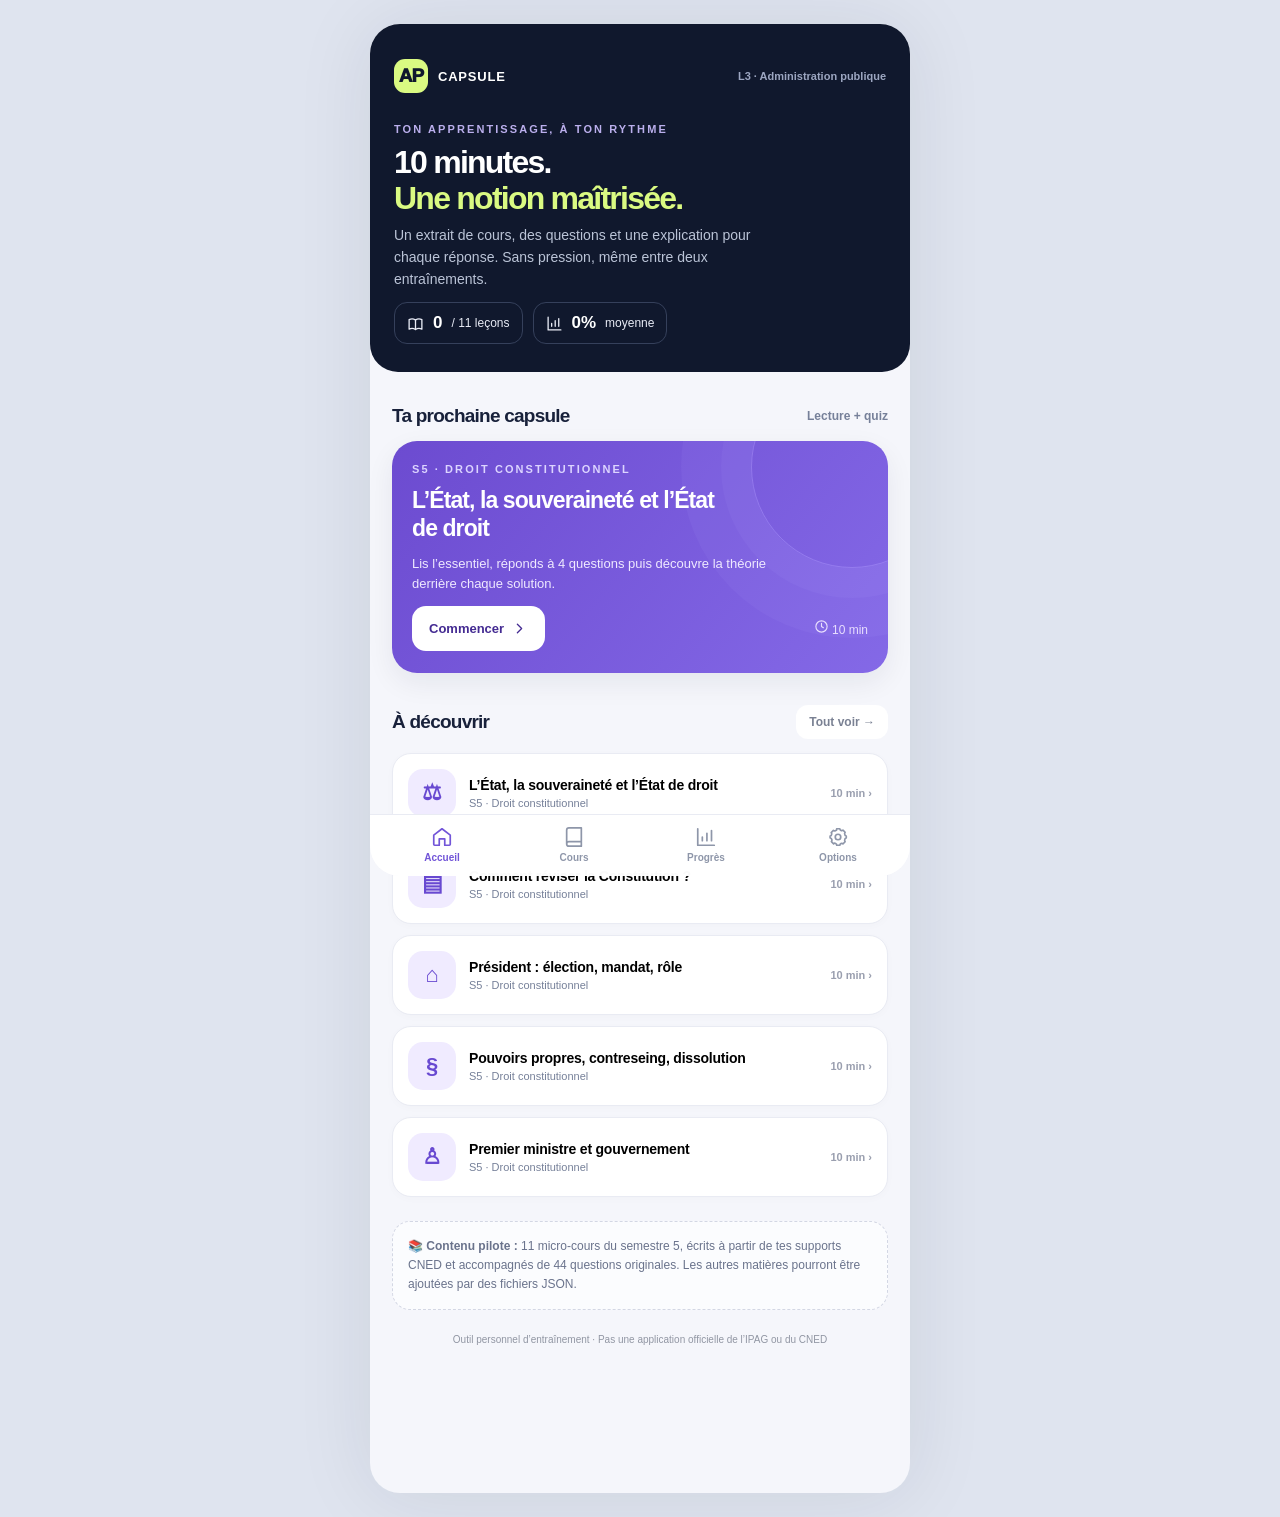
==== index.html @ c4165a84 "Add files via upload" ====
<!doctype html>
<html lang="fr">
<head>
  <meta charset="utf-8">
  <meta name="viewport" content="width=device-width,initial-scale=1,viewport-fit=cover">
  <meta name="theme-color" content="#10182d">
  <meta name="apple-mobile-web-app-capable" content="yes">
  <meta name="apple-mobile-web-app-status-bar-style" content="black-translucent">
  <meta name="apple-mobile-web-app-title" content="Capsule AP">
  <meta name="description" content="Révisions L3 Administration publique : micro-cours, QCM, explications et progression.">
  <link rel="apple-touch-icon" href="icon-192.png">
  <link rel="icon" type="image/png" href="icon-192.png">
  <link rel="manifest" href="manifest.webmanifest">
  <link rel="stylesheet" href="style.css">
  <title>Capsule AP — Ma L3 en poche</title>
</head>
<body>
  <div class="app-shell">
    <div id="app" aria-live="polite"></div>
    <nav id="bottom-nav" class="bottom-nav" aria-label="Navigation principale"></nav>
  </div>
  <script src="lessons.js"></script>
  <script src="app.js"></script>
</body>
</html>
---- style.css ----
:root{color-scheme:light;--navy:#10182d;--ink:#18213a;--muted:#768099;--lime:#dafa82;--purple:#7958e8;--bg:#f5f6fb;--white:#fff;--stroke:#e7e9f1;--good:#067950;--goodbg:#e7f8ef;--bad:#ae394a;--badbg:#fff0f1;--radius:22px;--shadow:0 10px 28px rgba(18,26,53,.07);font-family:-apple-system,BlinkMacSystemFont,"Segoe UI",Inter,Arial,sans-serif}
*{box-sizing:border-box}body{margin:0;background:#dfe4ef;color:var(--ink);-webkit-font-smoothing:antialiased}button,input,textarea{font:inherit}button{cursor:pointer}button:disabled{cursor:not-allowed;opacity:.45}button:focus-visible,a:focus-visible,input:focus-visible,textarea:focus-visible{outline:3px solid #7958e8;outline-offset:3px}.app-shell{max-width:540px;margin:0 auto;min-height:100svh;background:var(--bg);position:relative;box-shadow:0 2px 80px rgba(21,28,48,.09)}#app{min-height:100svh;padding-bottom:110px}.top{background:var(--navy);padding:calc(28px + env(safe-area-inset-top)) 24px 28px;color:#fff;border-radius:0 0 28px 28px}.brand{display:flex;align-items:center;gap:10px;letter-spacing:.06em;font-size:13px;font-weight:850}.brand-mark{background:var(--lime);color:var(--navy);height:34px;width:34px;display:grid;place-items:center;border-radius:11px;font-size:19px;font-weight:950;letter-spacing:-1px}.brand-light{color:#9ca6c1;font-weight:600;letter-spacing:0;margin-left:auto;font-size:11px}.hero{padding-top:30px;display:grid;gap:9px}.eyebrow{font-size:11px;text-transform:uppercase;letter-spacing:.19em;font-weight:900;color:#bbafed}.hero h1{font-size:32px;line-height:1.13;letter-spacing:-.055em;font-weight:830;margin:0;max-width:420px}.hero p{font-size:14px;line-height:1.55;color:#bbc4d7;margin:0;max-width:390px}.hero h1 em{font-style:normal;color:var(--lime)}.hero-stats{display:flex;gap:10px;align-items:stretch;padding-top:12px}.stat-pill{display:flex;align-items:center;gap:9px;color:#e9ecf6;font-size:12px;border:1px solid #35405b;padding:10px 12px;border-radius:13px}.stat-pill strong{font-size:17px;color:#fff}.content{padding:25px 22px}.section-heading{display:flex;align-items:center;justify-content:space-between;gap:12px;margin:8px 0 14px}.section-heading h2{margin:0;font-size:19px;letter-spacing:-.04em}.subtle{font-size:12px;color:var(--muted)}.section-heading .subtle{font-weight:700}.feature{color:#fff;background:linear-gradient(130deg,#6c4bd0,#8469e7);border-radius:25px;padding:22px 20px;display:grid;gap:12px;position:relative;overflow:hidden;box-shadow:var(--shadow)}.feature:before{content:"";position:absolute;right:-65px;top:-75px;width:200px;height:200px;border:1px solid #b4a2fe67;border-radius:50%;box-shadow:0 0 0 30px #b4a2fe12,0 0 0 70px #b4a2fe12}.feature>*{position:relative}.feature .eyebrow{color:#dcd4ff}.feature h3{font-size:23px;line-height:1.18;letter-spacing:-.04em;margin:0;max-width:310px}.feature p{font-size:13px;color:#efe9ff;line-height:1.55;max-width:370px;margin:0}.feature-actions{display:flex;align-items:center;gap:12px;justify-content:space-between}.feature-duration{color:#e8defe;font-size:12px}.btn{border:0;border-radius:14px;padding:14px 17px;font-weight:800;font-size:13px;display:inline-flex;align-items:center;gap:7px;justify-content:center;transition:transform .14s}.btn:active{transform:scale(.97)}.btn-white{background:var(--white);color:#442b92}.btn-dark{background:var(--navy);color:white}.btn-outline{background:white;color:var(--ink);border:1px solid #dedfec}.btn-lime{background:var(--lime);color:var(--navy)}.btn-block{display:flex;width:100%;padding:17px}.spacing{height:24px}.tiny{font-size:11px;color:var(--muted)}.list{display:grid;gap:11px}.lesson-row{display:flex;align-items:center;gap:13px;width:100%;border:1px solid #e9ebf3;background:#fff;padding:15px;border-radius:19px;text-align:left;box-shadow:0 2px 9px #18213a05}.course-icon{width:48px;height:48px;flex-shrink:0;background:#f0ebff;border-radius:15px;display:grid;place-items:center;color:#6849d1;font-weight:900;font-size:22px}.course-icon.blue{background:#eaf1ff;color:#436db3}.course-icon.green{background:#e6f7ed;color:#188062}.row-main{min-width:0;flex:1;display:grid;gap:4px}.row-main h3{font-size:14px;letter-spacing:-.015em;margin:0;font-weight:800}.row-main p{font-size:11px;color:var(--muted);margin:0;overflow:hidden;text-overflow:ellipsis;white-space:nowrap}.row-status{font-size:11px;font-weight:850;color:#9a9faf;white-space:nowrap}.row-status.done{color:var(--good)}.chips{display:flex;gap:7px;flex-wrap:wrap}.chip{padding:7px 11px;background:#f0f1f7;color:#576079;border-radius:999px;font-size:11px;font-weight:750}.chip.active{background:#e6dcff;color:#583bb6}.muted-card{border:1px dashed #d3d7e4;padding:15px;border-radius:18px;color:#6a738c;background:#ffffff9a;font-size:12px;line-height:1.6}.bottom-nav{display:flex;align-items:center;justify-content:space-around;position:fixed;bottom:0;z-index:50;width:100%;max-width:540px;background:rgba(255,255,255,.95);backdrop-filter:blur(18px);border-top:1px solid #e9ebf3;padding:10px 6px calc(12px + env(safe-area-inset-bottom))}.nav-item{background:transparent;border:0;display:grid;justify-items:center;gap:4px;color:#8e96a9;min-width:68px;font-size:10px;font-weight:800}.nav-item svg{width:22px;height:22px}.nav-item.active{color:#7255d8}.inside-top{background:var(--navy);color:white;padding:calc(24px + env(safe-area-inset-top)) 23px 29px;border-radius:0 0 26px 26px}.back{border:0;color:#d8def1;background:none;padding:0;display:flex;align-items:center;gap:8px;font-size:13px;font-weight:750}.inside-top h1{font-size:29px;letter-spacing:-.05em;line-height:1.12;margin:20px 0 9px}.inside-top .meta{display:flex;gap:7px;align-items:center;font-size:12px;color:#b9c1d5}.crumb{border-radius:8px;border:1px solid #44506b;padding:5px 7px;color:#dcdeed;font-size:11px}.reading-timer{display:flex;justify-content:space-between;align-items:center;gap:10px;margin-bottom:17px;border:1px solid #e6e7ee;background:white;border-radius:15px;padding:13px 15px}.timer{font-variant-numeric:tabular-nums;font-size:14px;font-weight:850;color:#7555d9}.reading-timer p{font-size:11px;margin:4px 0 0;color:var(--muted)}.reader h2{font-size:18px;letter-spacing:-.03em;margin:25px 0 10px}.reader p{font-size:15px;line-height:1.78;color:#37415a;margin:0 0 12px}.reader-section{background:#fff;border-radius:19px;padding:2px 19px 18px;margin-bottom:13px;border:1px solid #edeef3}.reader-section h2{font-size:16px}.reader-section .example{background:#f3f0ff;border-left:3px solid #9679e7;padding:13px 14px;border-radius:0 10px 10px 0;color:#554686;font-size:13px;line-height:1.65;margin-top:12px}.source{border:1px solid #e4e7f0;border-radius:17px;padding:15px;background:#fff;margin:13px 0;font-size:11px;line-height:1.5;color:#6d7487}.source b{display:block;color:var(--ink);margin-bottom:3px}.focus-card{background:#e9f6cf;border:1px solid #deeeae;padding:16px;border-radius:18px;margin:14px 0 18px}.focus-card h3{font-size:14px;margin:0 0 8px}.focus-card ul{margin:0;padding-left:18px;font-size:13px;line-height:1.8}.quiztop{display:flex;gap:10px;align-items:center;justify-content:space-between;margin-bottom:15px;font-size:12px;font-weight:850;color:#626b81}.progress-bar{height:7px;background:#e6e8f0;border-radius:20px;overflow:hidden;margin-bottom:24px}.progress-bar>span{display:block;background:#8262e0;height:100%;border-radius:20px;transition:width .25s}.question{font-size:22px;line-height:1.3;letter-spacing:-.045em;margin:0 0 12px}.hint{font-size:12px;color:#8991a4;margin:0 0 19px}.options{display:grid;gap:10px;margin-bottom:15px}.option{display:flex;gap:11px;align-items:flex-start;padding:14px 15px;border:1.5px solid #e4e6ef;border-radius:16px;background:white;text-align:left;min-height:58px;color:#343c53;font-size:14px;line-height:1.5;width:100%}.option.selected{border-color:#8a6ee6;background:#f5f0ff}.option.correct{border-color:#51b894;background:#eaf9f0}.option.wrong{border-color:#e9a7aa;background:#fff0f1}.bubble{border:1.5px solid #ccd1df;border-radius:6px;width:20px;height:20px;flex:0 0 20px;display:grid;place-items:center;font-size:12px;color:white;margin-top:0}.option.selected .bubble{background:#7c5ddd;border-color:#7c5ddd}.option.correct .bubble{background:#159669;border-color:#159669}.option.wrong .bubble{background:#c85160;border-color:#c85160}.feedback{border-radius:19px;padding:16px;margin:16px 0;background:#fff;border:1px solid #e6e9f0}.feedback h3{margin:0 0 8px;font-size:15px}.feedback p{margin:0 0 10px;color:#556078;line-height:1.55;font-size:13px}.feedback-item{display:grid;gap:5px;padding:9px 0;border-top:1px solid #eff0f5}.feedback-item:first-child{border:0}.mini-label{font-size:11px;font-weight:850;color:#6d56b4}.pill-theory{background:#f2eeff;border-radius:13px;color:#46368c;padding:12px;font-size:13px;line-height:1.55}.pill-theory strong{display:block;font-size:11px;letter-spacing:.07em;margin-bottom:5px}.score{background:#fff;border-radius:24px;padding:27px 18px;text-align:center;margin:15px 0;border:1px solid #e8eaf1}.score-circle{height:128px;width:128px;border-radius:50%;display:grid;place-items:center;margin:5px auto 15px;border:10px solid #e8dfff;background:#f6f2ff;font-size:35px;letter-spacing:-.065em;font-weight:900;color:#6849c5}.score h2{margin:0 0 5px;letter-spacing:-.035em}.score p{color:#798196;font-size:13px;line-height:1.55}.score small{color:#9c8fb8}.note-area{resize:vertical;min-height:94px;width:100%;border:1px solid #dce0ea;border-radius:15px;padding:13px;background:#fff;font-size:13px;color:#1c2541;line-height:1.5}.search{display:flex;align-items:center;gap:7px;border:1px solid #e2e5ee;border-radius:15px;padding:0 15px;background:white;margin:0 0 14px}.search input{border:0;background:none;height:48px;flex:1;outline:0;font-size:14px;min-width:0}.search:focus-within{outline:2px solid #d6c6ff}.filter{border:0;padding:10px 13px;border-radius:12px;background:white;color:#7a8193;font-weight:750;font-size:12px;white-space:nowrap}.filter.on{background:#7858df;color:white}.filterstrip{display:flex;gap:6px;overflow:auto;margin:10px 0 17px}.metrics{display:grid;grid-template-columns:repeat(2,minmax(0,1fr));gap:10px}.metric{background:white;border:1px solid #e6e9f1;border-radius:18px;padding:18px}.metric b{font-size:28px;letter-spacing:-.04em}.metric p{margin:3px 0 0;font-size:12px;color:#838ba1}.history{padding:14px 0;border-bottom:1px solid #e6e8ef;font-size:13px;display:flex;gap:12px;justify-content:space-between}.history:last-child{border:0}.entry{background:#fff;border:1px solid #e8eaf3;border-radius:19px;padding:17px;margin:12px 0}.entry h3{font-size:15px;margin:0 0 7px}.entry p{font-size:12px;line-height:1.6;color:#697289;margin:0 0 13px}.filebox{padding:12px;background:#f4f5f9;border-radius:12px;font-size:12px;margin-bottom:13px;overflow-wrap:anywhere}.alert{border-radius:13px;padding:11px 12px;font-size:12px;line-height:1.5;background:#fff8e2;color:#6d570e}.disclaimer{font-size:10px;line-height:1.6;color:#9196a3;margin-top:22px;text-align:center}.empty{padding:25px;text-align:center;color:#7b8496;font-size:13px}.notice{position:fixed;z-index:99;bottom:97px;left:50%;transform:translateX(-50%);width:max-content;max-width:calc(100% - 35px);background:#212c46;color:#fff;border-radius:13px;padding:12px 17px;font-size:12px;box-shadow:0 8px 22px #10182d33}.quick-actions{display:flex;gap:9px;flex-wrap:wrap}.quick-actions .btn{flex:1}.inline-badge{font-size:10px;background:#e8f6dd;color:#44743a;padding:5px 7px;border-radius:999px;font-weight:850}.inline-badge.warn{background:#ffecc7;color:#927003}.lock{font-size:11px;color:#a3a9b8}@media(min-width:650px){.app-shell{margin:24px auto;border-radius:30px;overflow:hidden;min-height:90vh}.top{padding-top:35px}.inside-top{padding-top:30px}.bottom-nav{bottom:24px;border-radius:0 0 30px 30px}}@media(prefers-reduced-motion:reduce){*{transition:none!important}}@media (max-width:365px){.hero h1{font-size:29px}.content{padding:20px 16px}.stat-pill{padding:8px}.brand-light{font-size:10px}}
.option:disabled{opacity:1;cursor:default}
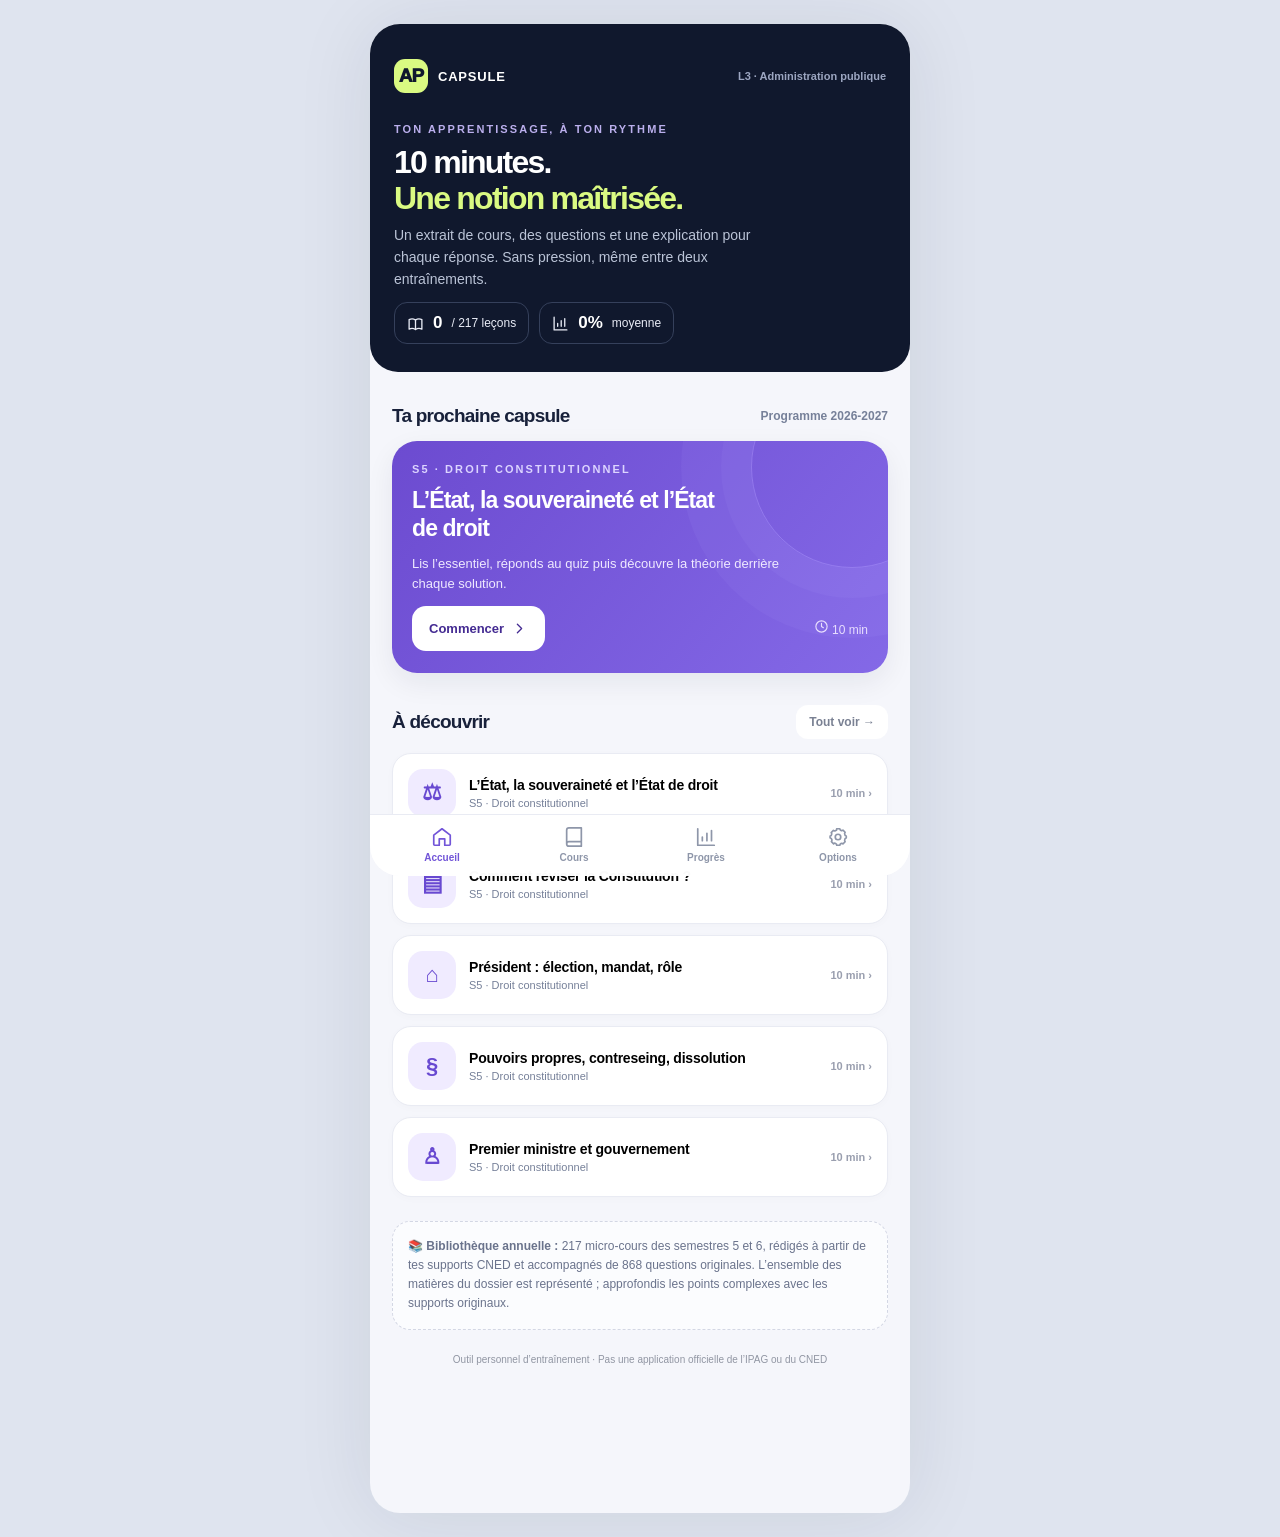
==== commit 1f5d4f33: "Add files via upload" ====
--- a/index.html
+++ b/index.html
@@ -20,6 +20,7 @@
     <nav id="bottom-nav" class="bottom-nav" aria-label="Navigation principale"></nav>
   </div>
   <script src="lessons.js"></script>
+  <script src="programme.js"></script>
   <script src="app.js"></script>
 </body>
 </html>
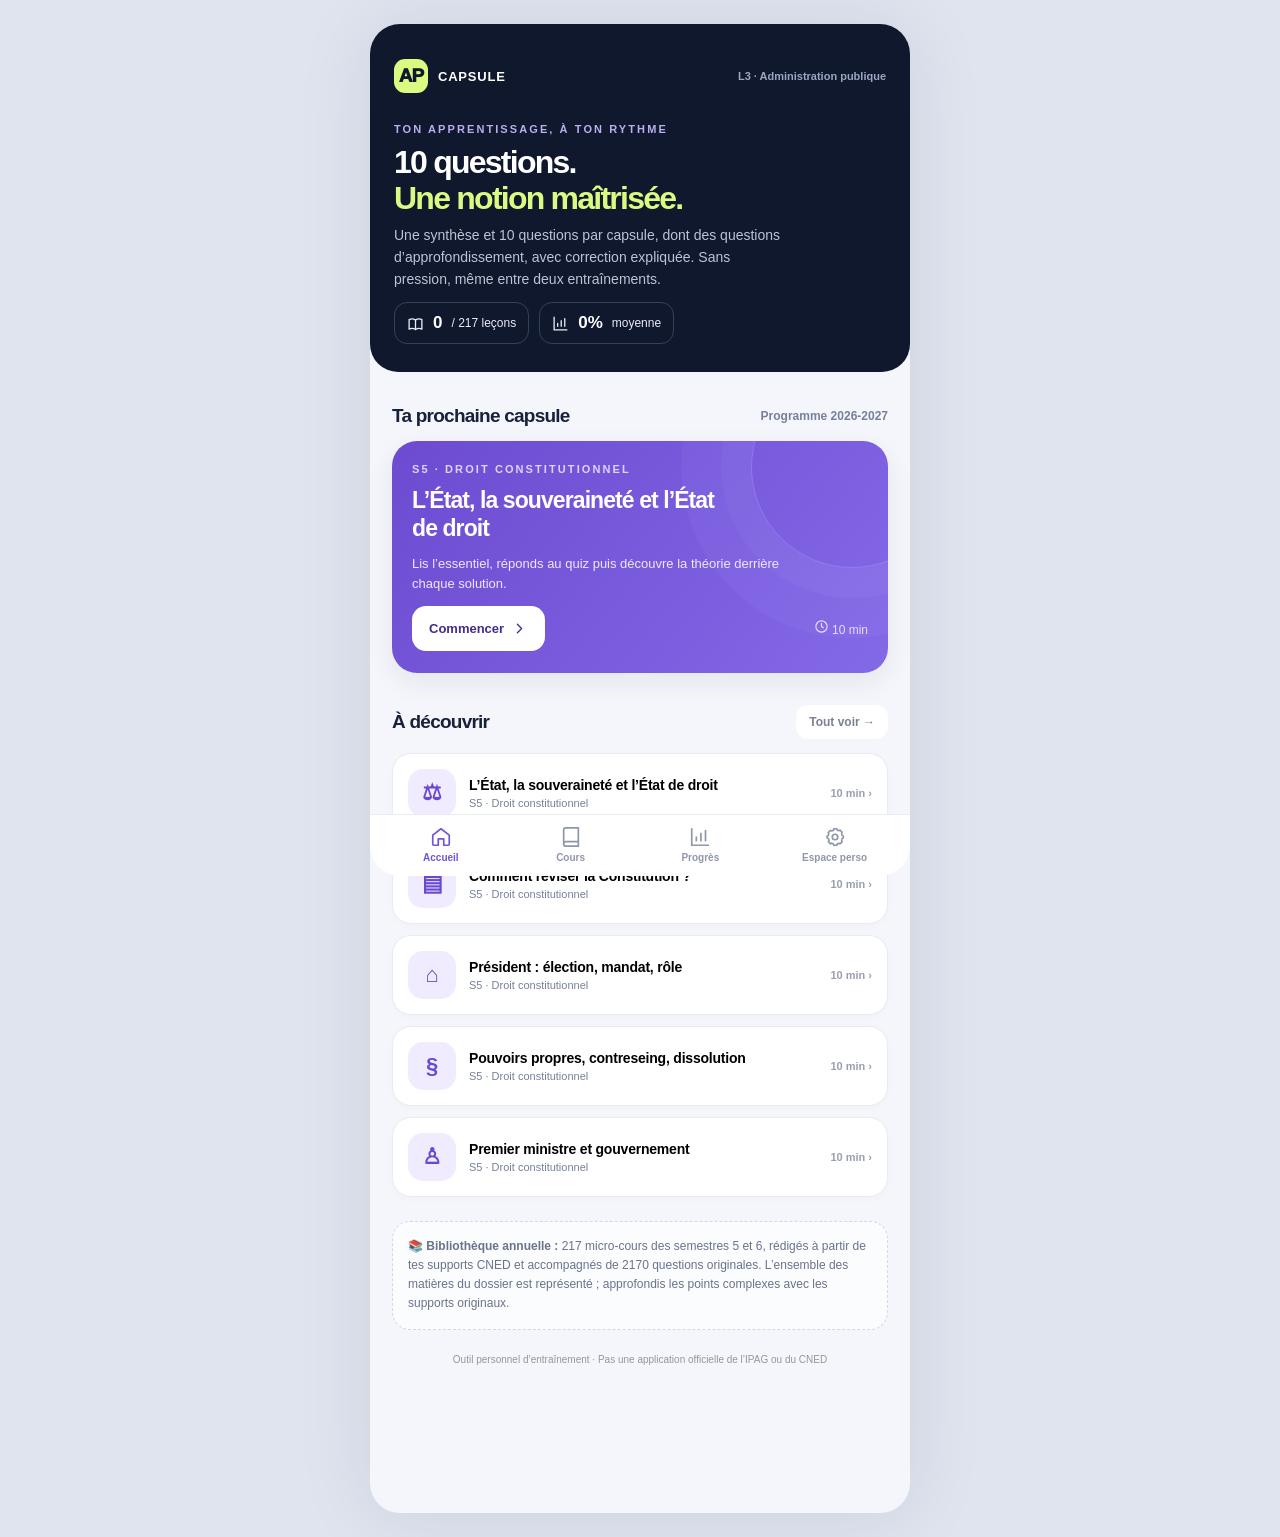
==== commit 07838d76: "Add files via upload" ====
--- a/index.html
+++ b/index.html
@@ -21,6 +21,8 @@
   </div>
   <script src="lessons.js"></script>
   <script src="programme.js"></script>
+  <script src="auth-config.js"></script>
+  <script src="auth.js"></script>
   <script src="app.js"></script>
 </body>
 </html>
--- a/style.css
+++ b/style.css
@@ -1,3 +1,4 @@
 :root{color-scheme:light;--navy:#10182d;--ink:#18213a;--muted:#768099;--lime:#dafa82;--purple:#7958e8;--bg:#f5f6fb;--white:#fff;--stroke:#e7e9f1;--good:#067950;--goodbg:#e7f8ef;--bad:#ae394a;--badbg:#fff0f1;--radius:22px;--shadow:0 10px 28px rgba(18,26,53,.07);font-family:-apple-system,BlinkMacSystemFont,"Segoe UI",Inter,Arial,sans-serif}
 *{box-sizing:border-box}body{margin:0;background:#dfe4ef;color:var(--ink);-webkit-font-smoothing:antialiased}button,input,textarea{font:inherit}button{cursor:pointer}button:disabled{cursor:not-allowed;opacity:.45}button:focus-visible,a:focus-visible,input:focus-visible,textarea:focus-visible{outline:3px solid #7958e8;outline-offset:3px}.app-shell{max-width:540px;margin:0 auto;min-height:100svh;background:var(--bg);position:relative;box-shadow:0 2px 80px rgba(21,28,48,.09)}#app{min-height:100svh;padding-bottom:110px}.top{background:var(--navy);padding:calc(28px + env(safe-area-inset-top)) 24px 28px;color:#fff;border-radius:0 0 28px 28px}.brand{display:flex;align-items:center;gap:10px;letter-spacing:.06em;font-size:13px;font-weight:850}.brand-mark{background:var(--lime);color:var(--navy);height:34px;width:34px;display:grid;place-items:center;border-radius:11px;font-size:19px;font-weight:950;letter-spacing:-1px}.brand-light{color:#9ca6c1;font-weight:600;letter-spacing:0;margin-left:auto;font-size:11px}.hero{padding-top:30px;display:grid;gap:9px}.eyebrow{font-size:11px;text-transform:uppercase;letter-spacing:.19em;font-weight:900;color:#bbafed}.hero h1{font-size:32px;line-height:1.13;letter-spacing:-.055em;font-weight:830;margin:0;max-width:420px}.hero p{font-size:14px;line-height:1.55;color:#bbc4d7;margin:0;max-width:390px}.hero h1 em{font-style:normal;color:var(--lime)}.hero-stats{display:flex;gap:10px;align-items:stretch;padding-top:12px}.stat-pill{display:flex;align-items:center;gap:9px;color:#e9ecf6;font-size:12px;border:1px solid #35405b;padding:10px 12px;border-radius:13px}.stat-pill strong{font-size:17px;color:#fff}.content{padding:25px 22px}.section-heading{display:flex;align-items:center;justify-content:space-between;gap:12px;margin:8px 0 14px}.section-heading h2{margin:0;font-size:19px;letter-spacing:-.04em}.subtle{font-size:12px;color:var(--muted)}.section-heading .subtle{font-weight:700}.feature{color:#fff;background:linear-gradient(130deg,#6c4bd0,#8469e7);border-radius:25px;padding:22px 20px;display:grid;gap:12px;position:relative;overflow:hidden;box-shadow:var(--shadow)}.feature:before{content:"";position:absolute;right:-65px;top:-75px;width:200px;height:200px;border:1px solid #b4a2fe67;border-radius:50%;box-shadow:0 0 0 30px #b4a2fe12,0 0 0 70px #b4a2fe12}.feature>*{position:relative}.feature .eyebrow{color:#dcd4ff}.feature h3{font-size:23px;line-height:1.18;letter-spacing:-.04em;margin:0;max-width:310px}.feature p{font-size:13px;color:#efe9ff;line-height:1.55;max-width:370px;margin:0}.feature-actions{display:flex;align-items:center;gap:12px;justify-content:space-between}.feature-duration{color:#e8defe;font-size:12px}.btn{border:0;border-radius:14px;padding:14px 17px;font-weight:800;font-size:13px;display:inline-flex;align-items:center;gap:7px;justify-content:center;transition:transform .14s}.btn:active{transform:scale(.97)}.btn-white{background:var(--white);color:#442b92}.btn-dark{background:var(--navy);color:white}.btn-outline{background:white;color:var(--ink);border:1px solid #dedfec}.btn-lime{background:var(--lime);color:var(--navy)}.btn-block{display:flex;width:100%;padding:17px}.spacing{height:24px}.tiny{font-size:11px;color:var(--muted)}.list{display:grid;gap:11px}.lesson-row{display:flex;align-items:center;gap:13px;width:100%;border:1px solid #e9ebf3;background:#fff;padding:15px;border-radius:19px;text-align:left;box-shadow:0 2px 9px #18213a05}.course-icon{width:48px;height:48px;flex-shrink:0;background:#f0ebff;border-radius:15px;display:grid;place-items:center;color:#6849d1;font-weight:900;font-size:22px}.course-icon.blue{background:#eaf1ff;color:#436db3}.course-icon.green{background:#e6f7ed;color:#188062}.row-main{min-width:0;flex:1;display:grid;gap:4px}.row-main h3{font-size:14px;letter-spacing:-.015em;margin:0;font-weight:800}.row-main p{font-size:11px;color:var(--muted);margin:0;overflow:hidden;text-overflow:ellipsis;white-space:nowrap}.row-status{font-size:11px;font-weight:850;color:#9a9faf;white-space:nowrap}.row-status.done{color:var(--good)}.chips{display:flex;gap:7px;flex-wrap:wrap}.chip{padding:7px 11px;background:#f0f1f7;color:#576079;border-radius:999px;font-size:11px;font-weight:750}.chip.active{background:#e6dcff;color:#583bb6}.muted-card{border:1px dashed #d3d7e4;padding:15px;border-radius:18px;color:#6a738c;background:#ffffff9a;font-size:12px;line-height:1.6}.bottom-nav{display:flex;align-items:center;justify-content:space-around;position:fixed;bottom:0;z-index:50;width:100%;max-width:540px;background:rgba(255,255,255,.95);backdrop-filter:blur(18px);border-top:1px solid #e9ebf3;padding:10px 6px calc(12px + env(safe-area-inset-bottom))}.nav-item{background:transparent;border:0;display:grid;justify-items:center;gap:4px;color:#8e96a9;min-width:68px;font-size:10px;font-weight:800}.nav-item svg{width:22px;height:22px}.nav-item.active{color:#7255d8}.inside-top{background:var(--navy);color:white;padding:calc(24px + env(safe-area-inset-top)) 23px 29px;border-radius:0 0 26px 26px}.back{border:0;color:#d8def1;background:none;padding:0;display:flex;align-items:center;gap:8px;font-size:13px;font-weight:750}.inside-top h1{font-size:29px;letter-spacing:-.05em;line-height:1.12;margin:20px 0 9px}.inside-top .meta{display:flex;gap:7px;align-items:center;font-size:12px;color:#b9c1d5}.crumb{border-radius:8px;border:1px solid #44506b;padding:5px 7px;color:#dcdeed;font-size:11px}.reading-timer{display:flex;justify-content:space-between;align-items:center;gap:10px;margin-bottom:17px;border:1px solid #e6e7ee;background:white;border-radius:15px;padding:13px 15px}.timer{font-variant-numeric:tabular-nums;font-size:14px;font-weight:850;color:#7555d9}.reading-timer p{font-size:11px;margin:4px 0 0;color:var(--muted)}.reader h2{font-size:18px;letter-spacing:-.03em;margin:25px 0 10px}.reader p{font-size:15px;line-height:1.78;color:#37415a;margin:0 0 12px}.reader-section{background:#fff;border-radius:19px;padding:2px 19px 18px;margin-bottom:13px;border:1px solid #edeef3}.reader-section h2{font-size:16px}.reader-section .example{background:#f3f0ff;border-left:3px solid #9679e7;padding:13px 14px;border-radius:0 10px 10px 0;color:#554686;font-size:13px;line-height:1.65;margin-top:12px}.source{border:1px solid #e4e7f0;border-radius:17px;padding:15px;background:#fff;margin:13px 0;font-size:11px;line-height:1.5;color:#6d7487}.source b{display:block;color:var(--ink);margin-bottom:3px}.focus-card{background:#e9f6cf;border:1px solid #deeeae;padding:16px;border-radius:18px;margin:14px 0 18px}.focus-card h3{font-size:14px;margin:0 0 8px}.focus-card ul{margin:0;padding-left:18px;font-size:13px;line-height:1.8}.quiztop{display:flex;gap:10px;align-items:center;justify-content:space-between;margin-bottom:15px;font-size:12px;font-weight:850;color:#626b81}.progress-bar{height:7px;background:#e6e8f0;border-radius:20px;overflow:hidden;margin-bottom:24px}.progress-bar>span{display:block;background:#8262e0;height:100%;border-radius:20px;transition:width .25s}.question{font-size:22px;line-height:1.3;letter-spacing:-.045em;margin:0 0 12px}.hint{font-size:12px;color:#8991a4;margin:0 0 19px}.options{display:grid;gap:10px;margin-bottom:15px}.option{display:flex;gap:11px;align-items:flex-start;padding:14px 15px;border:1.5px solid #e4e6ef;border-radius:16px;background:white;text-align:left;min-height:58px;color:#343c53;font-size:14px;line-height:1.5;width:100%}.option.selected{border-color:#8a6ee6;background:#f5f0ff}.option.correct{border-color:#51b894;background:#eaf9f0}.option.wrong{border-color:#e9a7aa;background:#fff0f1}.bubble{border:1.5px solid #ccd1df;border-radius:6px;width:20px;height:20px;flex:0 0 20px;display:grid;place-items:center;font-size:12px;color:white;margin-top:0}.option.selected .bubble{background:#7c5ddd;border-color:#7c5ddd}.option.correct .bubble{background:#159669;border-color:#159669}.option.wrong .bubble{background:#c85160;border-color:#c85160}.feedback{border-radius:19px;padding:16px;margin:16px 0;background:#fff;border:1px solid #e6e9f0}.feedback h3{margin:0 0 8px;font-size:15px}.feedback p{margin:0 0 10px;color:#556078;line-height:1.55;font-size:13px}.feedback-item{display:grid;gap:5px;padding:9px 0;border-top:1px solid #eff0f5}.feedback-item:first-child{border:0}.mini-label{font-size:11px;font-weight:850;color:#6d56b4}.pill-theory{background:#f2eeff;border-radius:13px;color:#46368c;padding:12px;font-size:13px;line-height:1.55}.pill-theory strong{display:block;font-size:11px;letter-spacing:.07em;margin-bottom:5px}.score{background:#fff;border-radius:24px;padding:27px 18px;text-align:center;margin:15px 0;border:1px solid #e8eaf1}.score-circle{height:128px;width:128px;border-radius:50%;display:grid;place-items:center;margin:5px auto 15px;border:10px solid #e8dfff;background:#f6f2ff;font-size:35px;letter-spacing:-.065em;font-weight:900;color:#6849c5}.score h2{margin:0 0 5px;letter-spacing:-.035em}.score p{color:#798196;font-size:13px;line-height:1.55}.score small{color:#9c8fb8}.note-area{resize:vertical;min-height:94px;width:100%;border:1px solid #dce0ea;border-radius:15px;padding:13px;background:#fff;font-size:13px;color:#1c2541;line-height:1.5}.search{display:flex;align-items:center;gap:7px;border:1px solid #e2e5ee;border-radius:15px;padding:0 15px;background:white;margin:0 0 14px}.search input{border:0;background:none;height:48px;flex:1;outline:0;font-size:14px;min-width:0}.search:focus-within{outline:2px solid #d6c6ff}.filter{border:0;padding:10px 13px;border-radius:12px;background:white;color:#7a8193;font-weight:750;font-size:12px;white-space:nowrap}.filter.on{background:#7858df;color:white}.filterstrip{display:flex;gap:6px;overflow:auto;margin:10px 0 17px}.metrics{display:grid;grid-template-columns:repeat(2,minmax(0,1fr));gap:10px}.metric{background:white;border:1px solid #e6e9f1;border-radius:18px;padding:18px}.metric b{font-size:28px;letter-spacing:-.04em}.metric p{margin:3px 0 0;font-size:12px;color:#838ba1}.history{padding:14px 0;border-bottom:1px solid #e6e8ef;font-size:13px;display:flex;gap:12px;justify-content:space-between}.history:last-child{border:0}.entry{background:#fff;border:1px solid #e8eaf3;border-radius:19px;padding:17px;margin:12px 0}.entry h3{font-size:15px;margin:0 0 7px}.entry p{font-size:12px;line-height:1.6;color:#697289;margin:0 0 13px}.filebox{padding:12px;background:#f4f5f9;border-radius:12px;font-size:12px;margin-bottom:13px;overflow-wrap:anywhere}.alert{border-radius:13px;padding:11px 12px;font-size:12px;line-height:1.5;background:#fff8e2;color:#6d570e}.disclaimer{font-size:10px;line-height:1.6;color:#9196a3;margin-top:22px;text-align:center}.empty{padding:25px;text-align:center;color:#7b8496;font-size:13px}.notice{position:fixed;z-index:99;bottom:97px;left:50%;transform:translateX(-50%);width:max-content;max-width:calc(100% - 35px);background:#212c46;color:#fff;border-radius:13px;padding:12px 17px;font-size:12px;box-shadow:0 8px 22px #10182d33}.quick-actions{display:flex;gap:9px;flex-wrap:wrap}.quick-actions .btn{flex:1}.inline-badge{font-size:10px;background:#e8f6dd;color:#44743a;padding:5px 7px;border-radius:999px;font-weight:850}.inline-badge.warn{background:#ffecc7;color:#927003}.lock{font-size:11px;color:#a3a9b8}@media(min-width:650px){.app-shell{margin:24px auto;border-radius:30px;overflow:hidden;min-height:90vh}.top{padding-top:35px}.inside-top{padding-top:30px}.bottom-nav{bottom:24px;border-radius:0 0 30px 30px}}@media(prefers-reduced-motion:reduce){*{transition:none!important}}@media (max-width:365px){.hero h1{font-size:29px}.content{padding:20px 16px}.stat-pill{padding:8px}.brand-light{font-size:10px}}
 .option:disabled{opacity:1;cursor:default}
+.field-label{display:block;margin:12px 0 5px;font-size:12px;font-weight:800;color:#37415a}.field-input{box-sizing:border-box;width:100%;border:1px solid #dce0ea;border-radius:12px;padding:12px;font:inherit;font-size:13px;background:#fff;color:#1c2541;margin-bottom:9px}.field-input:focus,.note-area:focus{outline:2px solid #cbbafa}.entry .quick-actions{margin:12px 0}.entry .quick-actions .btn{min-width:110px}
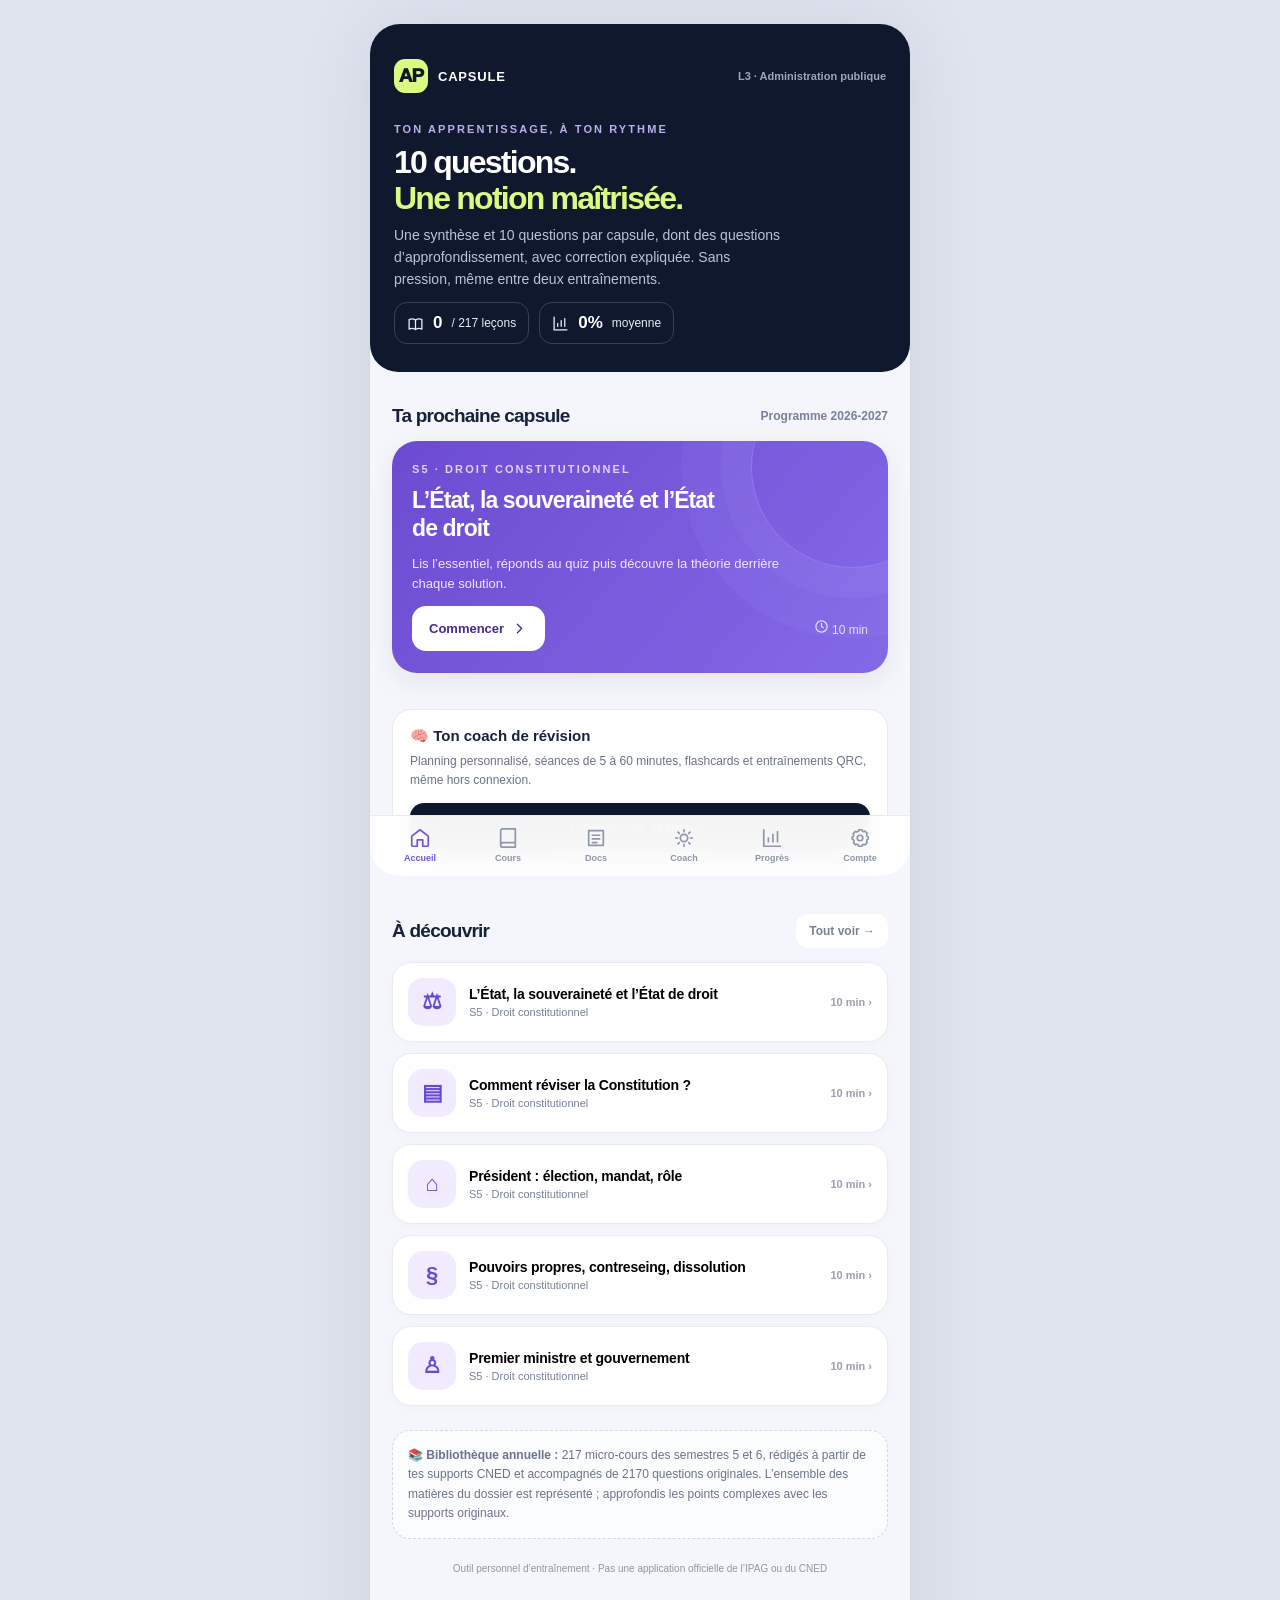
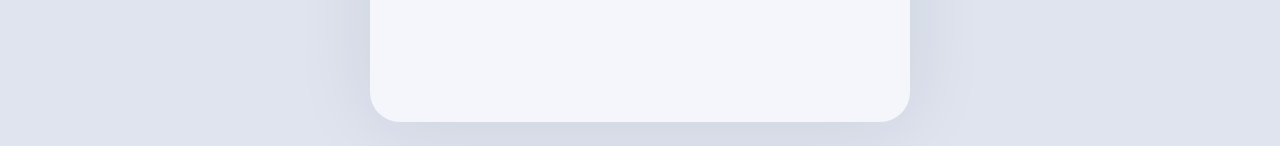
==== commit 9fd00a8d: "Add files via upload" ====
--- a/index.html
+++ b/index.html
@@ -7,11 +7,12 @@
   <meta name="apple-mobile-web-app-capable" content="yes">
   <meta name="apple-mobile-web-app-status-bar-style" content="black-translucent">
   <meta name="apple-mobile-web-app-title" content="Capsule AP">
-  <meta name="description" content="Révisions L3 Administration publique : micro-cours, QCM, explications et progression.">
+  <meta name="description" content="Révisions L3 Administration publique : micro-cours, QCM, planning, flashcards, QRC, bibliothèque et progression.">
   <link rel="apple-touch-icon" href="icon-192.png">
   <link rel="icon" type="image/png" href="icon-192.png">
   <link rel="manifest" href="manifest.webmanifest">
   <link rel="stylesheet" href="style.css">
+  <link rel="stylesheet" href="v5-coach.css">
   <title>Capsule AP — Ma L3 en poche</title>
 </head>
 <body>
@@ -23,6 +24,8 @@
   <script src="programme.js"></script>
   <script src="auth-config.js"></script>
   <script src="auth.js"></script>
+  <script src="v4-docs.js"></script>
+  <script src="v5-coach.js"></script>
   <script src="app.js"></script>
 </body>
 </html>
--- a/style.css
+++ b/style.css
@@ -2,3 +2,6 @@
 *{box-sizing:border-box}body{margin:0;background:#dfe4ef;color:var(--ink);-webkit-font-smoothing:antialiased}button,input,textarea{font:inherit}button{cursor:pointer}button:disabled{cursor:not-allowed;opacity:.45}button:focus-visible,a:focus-visible,input:focus-visible,textarea:focus-visible{outline:3px solid #7958e8;outline-offset:3px}.app-shell{max-width:540px;margin:0 auto;min-height:100svh;background:var(--bg);position:relative;box-shadow:0 2px 80px rgba(21,28,48,.09)}#app{min-height:100svh;padding-bottom:110px}.top{background:var(--navy);padding:calc(28px + env(safe-area-inset-top)) 24px 28px;color:#fff;border-radius:0 0 28px 28px}.brand{display:flex;align-items:center;gap:10px;letter-spacing:.06em;font-size:13px;font-weight:850}.brand-mark{background:var(--lime);color:var(--navy);height:34px;width:34px;display:grid;place-items:center;border-radius:11px;font-size:19px;font-weight:950;letter-spacing:-1px}.brand-light{color:#9ca6c1;font-weight:600;letter-spacing:0;margin-left:auto;font-size:11px}.hero{padding-top:30px;display:grid;gap:9px}.eyebrow{font-size:11px;text-transform:uppercase;letter-spacing:.19em;font-weight:900;color:#bbafed}.hero h1{font-size:32px;line-height:1.13;letter-spacing:-.055em;font-weight:830;margin:0;max-width:420px}.hero p{font-size:14px;line-height:1.55;color:#bbc4d7;margin:0;max-width:390px}.hero h1 em{font-style:normal;color:var(--lime)}.hero-stats{display:flex;gap:10px;align-items:stretch;padding-top:12px}.stat-pill{display:flex;align-items:center;gap:9px;color:#e9ecf6;font-size:12px;border:1px solid #35405b;padding:10px 12px;border-radius:13px}.stat-pill strong{font-size:17px;color:#fff}.content{padding:25px 22px}.section-heading{display:flex;align-items:center;justify-content:space-between;gap:12px;margin:8px 0 14px}.section-heading h2{margin:0;font-size:19px;letter-spacing:-.04em}.subtle{font-size:12px;color:var(--muted)}.section-heading .subtle{font-weight:700}.feature{color:#fff;background:linear-gradient(130deg,#6c4bd0,#8469e7);border-radius:25px;padding:22px 20px;display:grid;gap:12px;position:relative;overflow:hidden;box-shadow:var(--shadow)}.feature:before{content:"";position:absolute;right:-65px;top:-75px;width:200px;height:200px;border:1px solid #b4a2fe67;border-radius:50%;box-shadow:0 0 0 30px #b4a2fe12,0 0 0 70px #b4a2fe12}.feature>*{position:relative}.feature .eyebrow{color:#dcd4ff}.feature h3{font-size:23px;line-height:1.18;letter-spacing:-.04em;margin:0;max-width:310px}.feature p{font-size:13px;color:#efe9ff;line-height:1.55;max-width:370px;margin:0}.feature-actions{display:flex;align-items:center;gap:12px;justify-content:space-between}.feature-duration{color:#e8defe;font-size:12px}.btn{border:0;border-radius:14px;padding:14px 17px;font-weight:800;font-size:13px;display:inline-flex;align-items:center;gap:7px;justify-content:center;transition:transform .14s}.btn:active{transform:scale(.97)}.btn-white{background:var(--white);color:#442b92}.btn-dark{background:var(--navy);color:white}.btn-outline{background:white;color:var(--ink);border:1px solid #dedfec}.btn-lime{background:var(--lime);color:var(--navy)}.btn-block{display:flex;width:100%;padding:17px}.spacing{height:24px}.tiny{font-size:11px;color:var(--muted)}.list{display:grid;gap:11px}.lesson-row{display:flex;align-items:center;gap:13px;width:100%;border:1px solid #e9ebf3;background:#fff;padding:15px;border-radius:19px;text-align:left;box-shadow:0 2px 9px #18213a05}.course-icon{width:48px;height:48px;flex-shrink:0;background:#f0ebff;border-radius:15px;display:grid;place-items:center;color:#6849d1;font-weight:900;font-size:22px}.course-icon.blue{background:#eaf1ff;color:#436db3}.course-icon.green{background:#e6f7ed;color:#188062}.row-main{min-width:0;flex:1;display:grid;gap:4px}.row-main h3{font-size:14px;letter-spacing:-.015em;margin:0;font-weight:800}.row-main p{font-size:11px;color:var(--muted);margin:0;overflow:hidden;text-overflow:ellipsis;white-space:nowrap}.row-status{font-size:11px;font-weight:850;color:#9a9faf;white-space:nowrap}.row-status.done{color:var(--good)}.chips{display:flex;gap:7px;flex-wrap:wrap}.chip{padding:7px 11px;background:#f0f1f7;color:#576079;border-radius:999px;font-size:11px;font-weight:750}.chip.active{background:#e6dcff;color:#583bb6}.muted-card{border:1px dashed #d3d7e4;padding:15px;border-radius:18px;color:#6a738c;background:#ffffff9a;font-size:12px;line-height:1.6}.bottom-nav{display:flex;align-items:center;justify-content:space-around;position:fixed;bottom:0;z-index:50;width:100%;max-width:540px;background:rgba(255,255,255,.95);backdrop-filter:blur(18px);border-top:1px solid #e9ebf3;padding:10px 6px calc(12px + env(safe-area-inset-bottom))}.nav-item{background:transparent;border:0;display:grid;justify-items:center;gap:4px;color:#8e96a9;min-width:68px;font-size:10px;font-weight:800}.nav-item svg{width:22px;height:22px}.nav-item.active{color:#7255d8}.inside-top{background:var(--navy);color:white;padding:calc(24px + env(safe-area-inset-top)) 23px 29px;border-radius:0 0 26px 26px}.back{border:0;color:#d8def1;background:none;padding:0;display:flex;align-items:center;gap:8px;font-size:13px;font-weight:750}.inside-top h1{font-size:29px;letter-spacing:-.05em;line-height:1.12;margin:20px 0 9px}.inside-top .meta{display:flex;gap:7px;align-items:center;font-size:12px;color:#b9c1d5}.crumb{border-radius:8px;border:1px solid #44506b;padding:5px 7px;color:#dcdeed;font-size:11px}.reading-timer{display:flex;justify-content:space-between;align-items:center;gap:10px;margin-bottom:17px;border:1px solid #e6e7ee;background:white;border-radius:15px;padding:13px 15px}.timer{font-variant-numeric:tabular-nums;font-size:14px;font-weight:850;color:#7555d9}.reading-timer p{font-size:11px;margin:4px 0 0;color:var(--muted)}.reader h2{font-size:18px;letter-spacing:-.03em;margin:25px 0 10px}.reader p{font-size:15px;line-height:1.78;color:#37415a;margin:0 0 12px}.reader-section{background:#fff;border-radius:19px;padding:2px 19px 18px;margin-bottom:13px;border:1px solid #edeef3}.reader-section h2{font-size:16px}.reader-section .example{background:#f3f0ff;border-left:3px solid #9679e7;padding:13px 14px;border-radius:0 10px 10px 0;color:#554686;font-size:13px;line-height:1.65;margin-top:12px}.source{border:1px solid #e4e7f0;border-radius:17px;padding:15px;background:#fff;margin:13px 0;font-size:11px;line-height:1.5;color:#6d7487}.source b{display:block;color:var(--ink);margin-bottom:3px}.focus-card{background:#e9f6cf;border:1px solid #deeeae;padding:16px;border-radius:18px;margin:14px 0 18px}.focus-card h3{font-size:14px;margin:0 0 8px}.focus-card ul{margin:0;padding-left:18px;font-size:13px;line-height:1.8}.quiztop{display:flex;gap:10px;align-items:center;justify-content:space-between;margin-bottom:15px;font-size:12px;font-weight:850;color:#626b81}.progress-bar{height:7px;background:#e6e8f0;border-radius:20px;overflow:hidden;margin-bottom:24px}.progress-bar>span{display:block;background:#8262e0;height:100%;border-radius:20px;transition:width .25s}.question{font-size:22px;line-height:1.3;letter-spacing:-.045em;margin:0 0 12px}.hint{font-size:12px;color:#8991a4;margin:0 0 19px}.options{display:grid;gap:10px;margin-bottom:15px}.option{display:flex;gap:11px;align-items:flex-start;padding:14px 15px;border:1.5px solid #e4e6ef;border-radius:16px;background:white;text-align:left;min-height:58px;color:#343c53;font-size:14px;line-height:1.5;width:100%}.option.selected{border-color:#8a6ee6;background:#f5f0ff}.option.correct{border-color:#51b894;background:#eaf9f0}.option.wrong{border-color:#e9a7aa;background:#fff0f1}.bubble{border:1.5px solid #ccd1df;border-radius:6px;width:20px;height:20px;flex:0 0 20px;display:grid;place-items:center;font-size:12px;color:white;margin-top:0}.option.selected .bubble{background:#7c5ddd;border-color:#7c5ddd}.option.correct .bubble{background:#159669;border-color:#159669}.option.wrong .bubble{background:#c85160;border-color:#c85160}.feedback{border-radius:19px;padding:16px;margin:16px 0;background:#fff;border:1px solid #e6e9f0}.feedback h3{margin:0 0 8px;font-size:15px}.feedback p{margin:0 0 10px;color:#556078;line-height:1.55;font-size:13px}.feedback-item{display:grid;gap:5px;padding:9px 0;border-top:1px solid #eff0f5}.feedback-item:first-child{border:0}.mini-label{font-size:11px;font-weight:850;color:#6d56b4}.pill-theory{background:#f2eeff;border-radius:13px;color:#46368c;padding:12px;font-size:13px;line-height:1.55}.pill-theory strong{display:block;font-size:11px;letter-spacing:.07em;margin-bottom:5px}.score{background:#fff;border-radius:24px;padding:27px 18px;text-align:center;margin:15px 0;border:1px solid #e8eaf1}.score-circle{height:128px;width:128px;border-radius:50%;display:grid;place-items:center;margin:5px auto 15px;border:10px solid #e8dfff;background:#f6f2ff;font-size:35px;letter-spacing:-.065em;font-weight:900;color:#6849c5}.score h2{margin:0 0 5px;letter-spacing:-.035em}.score p{color:#798196;font-size:13px;line-height:1.55}.score small{color:#9c8fb8}.note-area{resize:vertical;min-height:94px;width:100%;border:1px solid #dce0ea;border-radius:15px;padding:13px;background:#fff;font-size:13px;color:#1c2541;line-height:1.5}.search{display:flex;align-items:center;gap:7px;border:1px solid #e2e5ee;border-radius:15px;padding:0 15px;background:white;margin:0 0 14px}.search input{border:0;background:none;height:48px;flex:1;outline:0;font-size:14px;min-width:0}.search:focus-within{outline:2px solid #d6c6ff}.filter{border:0;padding:10px 13px;border-radius:12px;background:white;color:#7a8193;font-weight:750;font-size:12px;white-space:nowrap}.filter.on{background:#7858df;color:white}.filterstrip{display:flex;gap:6px;overflow:auto;margin:10px 0 17px}.metrics{display:grid;grid-template-columns:repeat(2,minmax(0,1fr));gap:10px}.metric{background:white;border:1px solid #e6e9f1;border-radius:18px;padding:18px}.metric b{font-size:28px;letter-spacing:-.04em}.metric p{margin:3px 0 0;font-size:12px;color:#838ba1}.history{padding:14px 0;border-bottom:1px solid #e6e8ef;font-size:13px;display:flex;gap:12px;justify-content:space-between}.history:last-child{border:0}.entry{background:#fff;border:1px solid #e8eaf3;border-radius:19px;padding:17px;margin:12px 0}.entry h3{font-size:15px;margin:0 0 7px}.entry p{font-size:12px;line-height:1.6;color:#697289;margin:0 0 13px}.filebox{padding:12px;background:#f4f5f9;border-radius:12px;font-size:12px;margin-bottom:13px;overflow-wrap:anywhere}.alert{border-radius:13px;padding:11px 12px;font-size:12px;line-height:1.5;background:#fff8e2;color:#6d570e}.disclaimer{font-size:10px;line-height:1.6;color:#9196a3;margin-top:22px;text-align:center}.empty{padding:25px;text-align:center;color:#7b8496;font-size:13px}.notice{position:fixed;z-index:99;bottom:97px;left:50%;transform:translateX(-50%);width:max-content;max-width:calc(100% - 35px);background:#212c46;color:#fff;border-radius:13px;padding:12px 17px;font-size:12px;box-shadow:0 8px 22px #10182d33}.quick-actions{display:flex;gap:9px;flex-wrap:wrap}.quick-actions .btn{flex:1}.inline-badge{font-size:10px;background:#e8f6dd;color:#44743a;padding:5px 7px;border-radius:999px;font-weight:850}.inline-badge.warn{background:#ffecc7;color:#927003}.lock{font-size:11px;color:#a3a9b8}@media(min-width:650px){.app-shell{margin:24px auto;border-radius:30px;overflow:hidden;min-height:90vh}.top{padding-top:35px}.inside-top{padding-top:30px}.bottom-nav{bottom:24px;border-radius:0 0 30px 30px}}@media(prefers-reduced-motion:reduce){*{transition:none!important}}@media (max-width:365px){.hero h1{font-size:29px}.content{padding:20px 16px}.stat-pill{padding:8px}.brand-light{font-size:10px}}
 .option:disabled{opacity:1;cursor:default}
 .field-label{display:block;margin:12px 0 5px;font-size:12px;font-weight:800;color:#37415a}.field-input{box-sizing:border-box;width:100%;border:1px solid #dce0ea;border-radius:12px;padding:12px;font:inherit;font-size:13px;background:#fff;color:#1c2541;margin-bottom:9px}.field-input:focus,.note-area:focus{outline:2px solid #cbbafa}.entry .quick-actions{margin:12px 0}.entry .quick-actions .btn{min-width:110px}
+
+/* V4 Bibliothèque documentaire */
+.v4-wrap{padding:22px 16px 96px;max-width:920px;margin:auto}.v4-wrap h1{font-size:1.9rem;margin:12px 0 8px}.v4-top{display:flex;align-items:center;gap:8px;flex-wrap:wrap}.v4-tag{border-radius:99px;font-size:12px;padding:5px 9px;background:#e8edf5;color:#23365b}.v4-card{background:white;border:1px solid #e1e6ee;border-radius:18px;padding:17px;margin:12px 0;box-shadow:0 2px 6px #14213c0a}.v4-muted{font-size:13px;color:#667387;line-height:1.5}.v4-field,.v4-area,.v4-select{width:100%;box-sizing:border-box;font-size:16px;padding:12px;border:1px solid #c9d2e1;border-radius:12px;background:white;color:#1b2945}.v4-area{min-height:90px;resize:vertical}.v4-btn{border:0;background:#182849;color:#fff;border-radius:11px;padding:11px 14px;font-size:14px;cursor:pointer}.v4-btn.alt{background:#e8edf5;color:#23365b}.v4-btn.warn{background:#fff0ed;color:#953528}.v4-btn:disabled{opacity:.5}.v4-actions{display:flex;gap:8px;flex-wrap:wrap;margin-top:12px}.v4-match{border-top:1px solid #e7ebf0;padding:13px 0}.v4-match:first-child{border-top:0}.v4-match strong{display:block;margin-bottom:5px}.v4-snippet{font-size:13px;line-height:1.6;white-space:pre-wrap;overflow-wrap:anywhere}.v4-pill{display:inline-block;background:#eff3f8;border-radius:30px;color:#41536f;font-size:11px;padding:4px 9px;margin:3px 4px 3px 0}.v4-stats{display:grid;grid-template-columns:repeat(2,minmax(0,1fr));gap:8px}.v4-stats>div{background:#f0f3f8;padding:12px;border-radius:12px}.v4-stats strong{display:block;font-size:20px}.v4-file{display:flex;justify-content:space-between;gap:8px;align-items:flex-start;border-top:1px solid #e7ebf0;padding:12px 0}.v4-file:first-of-type{border-top:0}.v4-file>div{min-width:0;word-break:break-word}.v4-note{border-left:3px solid #697d9f;padding:8px 12px;background:#f3f6fb;font-size:13px;line-height:1.6;border-radius:4px}.v4-reply{white-space:pre-wrap;line-height:1.7;font-size:14px}.v4-summary{font-size:14px;line-height:1.6}.v4-file-input{max-width:100%;font-size:13px}.v4-grid{display:grid;grid-template-columns:1fr 1fr;gap:10px}@media(max-width:540px){.v4-grid{grid-template-columns:1fr}.v4-stats{grid-template-columns:repeat(2,minmax(0,1fr))}}
--- a/v5-coach.css
+++ b/v5-coach.css
@@ -0,0 +1,72 @@
+/* Capsule AP V5 — coach mobile, isolé de la charte V4 */
+.v5-wrap{padding:23px 17px 100px;max-width:920px;margin:auto}
+.v5-header{padding:10px 2px 16px}
+.v5-header h1{font-size:28px;letter-spacing:-.045em;line-height:1.12;margin:13px 0 8px;color:#17233d}
+.v5-header p{color:#68748c;font-size:13px;line-height:1.6;margin:0}
+.v5-badge{display:inline-flex;align-items:center;background:#e9e4ff;color:#58439e;border-radius:999px;padding:5px 9px;font-weight:800;font-size:10px;letter-spacing:.06em}
+.v5-tabs{display:flex;gap:5px;overflow:auto;padding:5px;margin-bottom:16px;border:1px solid #e2e6ef;border-radius:15px;background:#ecf0f7;scrollbar-width:none}
+.v5-tabs button{white-space:nowrap;border:0;background:transparent;padding:10px 12px;border-radius:11px;color:#606d81;font-size:11px;font-weight:800;flex:1}
+.v5-tabs button.selected{background:#fff;color:#302b5d;box-shadow:0 2px 9px #1420351a}
+.v5-card{border:1px solid #e4e8f2;border-radius:20px;background:white;padding:18px;margin:12px 0;box-shadow:0 3px 13px #13234208}
+.v5-card h2{font-size:17px;line-height:1.25;letter-spacing:-.028em;margin:0 0 9px}
+.v5-card h3{font-size:14px;margin:14px 0 8px}
+.v5-card p{font-size:13px;line-height:1.58;color:#627088;margin:7px 0 12px}
+.v5-card.v5-accent{background:linear-gradient(140deg,#f0eeff,#e8f3fa);border-color:#dcd8f8}
+.v5-metrics{display:grid;grid-template-columns:repeat(2,minmax(0,1fr));gap:10px;margin-bottom:14px}
+.v5-metrics>div{background:#1e2c49;color:#fff;padding:15px;border-radius:18px;display:grid;gap:4px}
+.v5-metrics strong{font-size:25px;line-height:1.2;letter-spacing:-.04em}
+.v5-metrics span{color:#c9d0e0;font-size:11px;line-height:1.45}
+.v5-label{display:block;color:#344460;font-weight:850;font-size:12px;margin:12px 0 6px}
+.v5-field{width:100%;box-sizing:border-box;border-radius:12px;border:1px solid #dce2eb;padding:12px;font-size:14px;background:#fff;color:#17233d}
+.v5-textarea{min-height:190px;resize:vertical;font-size:14px;line-height:1.65}
+.v5-btn{border:0;background:#1d2b48;color:#fff;padding:11px 13px;border-radius:12px;font-size:12px;font-weight:800;cursor:pointer;margin:8px 5px 4px 0}
+.v5-btn.primary{width:100%;background:#7659df;color:white;padding:14px}
+.v5-btn.light{color:#313f61;background:#eff0f9;border:1px solid #e1e4f0}
+.v5-btn.tiny{padding:8px 10px;color:#433890;background:#efecff;font-size:11px;margin:0}
+.v5-btn.good{background:#e3f4e8;color:#24653b}
+.v5-btn.bad{background:#ffebed;color:#a63b4d}
+.v5-inline{display:flex;gap:6px;flex-wrap:wrap;margin-top:10px}
+.v5-inline .v5-btn{flex:1;min-width:92px}
+.v5-heading{display:flex;align-items:center;gap:10px;justify-content:space-between;margin-bottom:14px}
+.v5-heading h2{margin:0}
+.v5-small{font-size:11px!important;color:#7a8699!important;line-height:1.55!important}
+.v5-muted{font-size:12px!important;color:#818b9f!important;line-height:1.55!important}
+.v5-task{display:flex;align-items:center;gap:9px;border-top:1px solid #edf0f4;padding:12px 0}
+.v5-task:first-of-type{border-top:0}
+.v5-task input{accent-color:#7858df;flex-shrink:0;width:16px;height:16px}
+.v5-task-body{display:grid;gap:4px;min-width:0;flex:1}
+.v5-task-body strong{font-size:12px;line-height:1.42;color:#1e2d49}
+.v5-task-body span{font-size:10px;color:#8490a3;line-height:1.4}
+.v5-task.done strong{text-decoration:line-through;color:#79849b}
+.v5-days{display:grid;grid-template-columns:repeat(7,minmax(0,1fr));gap:5px}
+.v5-days label{display:grid;justify-items:center;border-radius:11px;border:1px solid #e8ebf2;padding:9px 0;gap:4px;font-size:10px;font-weight:800;color:#53627e}
+.v5-days input{width:16px;height:16px;accent-color:#7958e8;margin:0}
+.v5-progress{height:8px;background:#ecedf3;border-radius:10px;overflow:hidden}
+.v5-progress span{display:block;background:#7958e8;height:100%;border-radius:10px}
+.v5-daygroup{border-top:1px solid #e9edf3;padding:13px 0}
+.v5-daygroup:first-of-type{border-top:0}
+.v5-daytitle{display:flex;justify-content:space-between;align-items:center;font-size:13px;color:#2a3a55}
+.v5-daytitle span{font-size:11px;color:#8794a8}
+.v5-flash{border:1px solid #dcd5f5;background:#f8f6ff;padding:20px;border-radius:18px;margin:15px 0}
+.v5-flash h2{font-size:18px;line-height:1.45;margin:12px 0}
+.v5-reveal{border-top:1px solid #dcd5f5;padding-top:14px}
+.v5-reveal b{font-size:12px;color:#5943a3}
+.v5-flash .v5-reveal p{color:#25334e;font-size:14px}
+.v5-tip{background:#ede8ff;padding:12px;border-radius:12px}
+.v5-qrc-prompt{font-size:18px!important;line-height:1.5!important;margin:14px 0!important}
+.v5-correction{border-left:3px solid #7460c5;background:#f7f6fc;padding:14px;border-radius:10px;margin:14px 0}
+.v5-correction p{white-space:pre-line;overflow-wrap:anywhere;color:#263552}
+.v5-correction ul{padding-left:17px;font-size:12px;line-height:1.7;color:#42516a}
+.v5-check{display:flex;align-items:center;gap:9px;font-size:13px;line-height:1.6;padding:8px 0;color:#3b4963}
+.v5-check input{accent-color:#7958e8;flex-shrink:0}
+.v5-history{display:grid;gap:3px;padding:11px 0;border-top:1px solid #edf0f5}
+.v5-history strong{font-size:12px;color:#263954}
+.v5-history span{font-size:11px;color:#8490a3}
+.v5-alert{background:#fff1d8;color:#705520;border:1px solid #f5dfab;border-radius:12px;padding:12px;font-size:12px;margin-bottom:10px}
+.bottom-nav{overflow:hidden}
+.bottom-nav .nav-item span{font-size:9px}
+@media(max-width:390px){.v5-wrap{padding:18px 12px 105px}.v5-tabs button{font-size:10px;padding:9px 10px}.v5-days{gap:3px}.v5-task{gap:6px}.bottom-nav .nav-item span{font-size:8px}}
+
+.v5-upload{display:flex;align-items:center;justify-content:center;position:relative;min-width:120px;flex:1;color:#313f61;background:#eff0f9;border:1px solid #e1e4f0;border-radius:12px;padding:11px 13px;font-size:12px;font-weight:800;margin:8px 5px 4px 0;cursor:pointer}
+.v5-upload input{position:absolute;inset:0;opacity:0;width:100%;height:100%;cursor:pointer}
+.v5-note-success{font-weight:800;color:#216d46!important}
